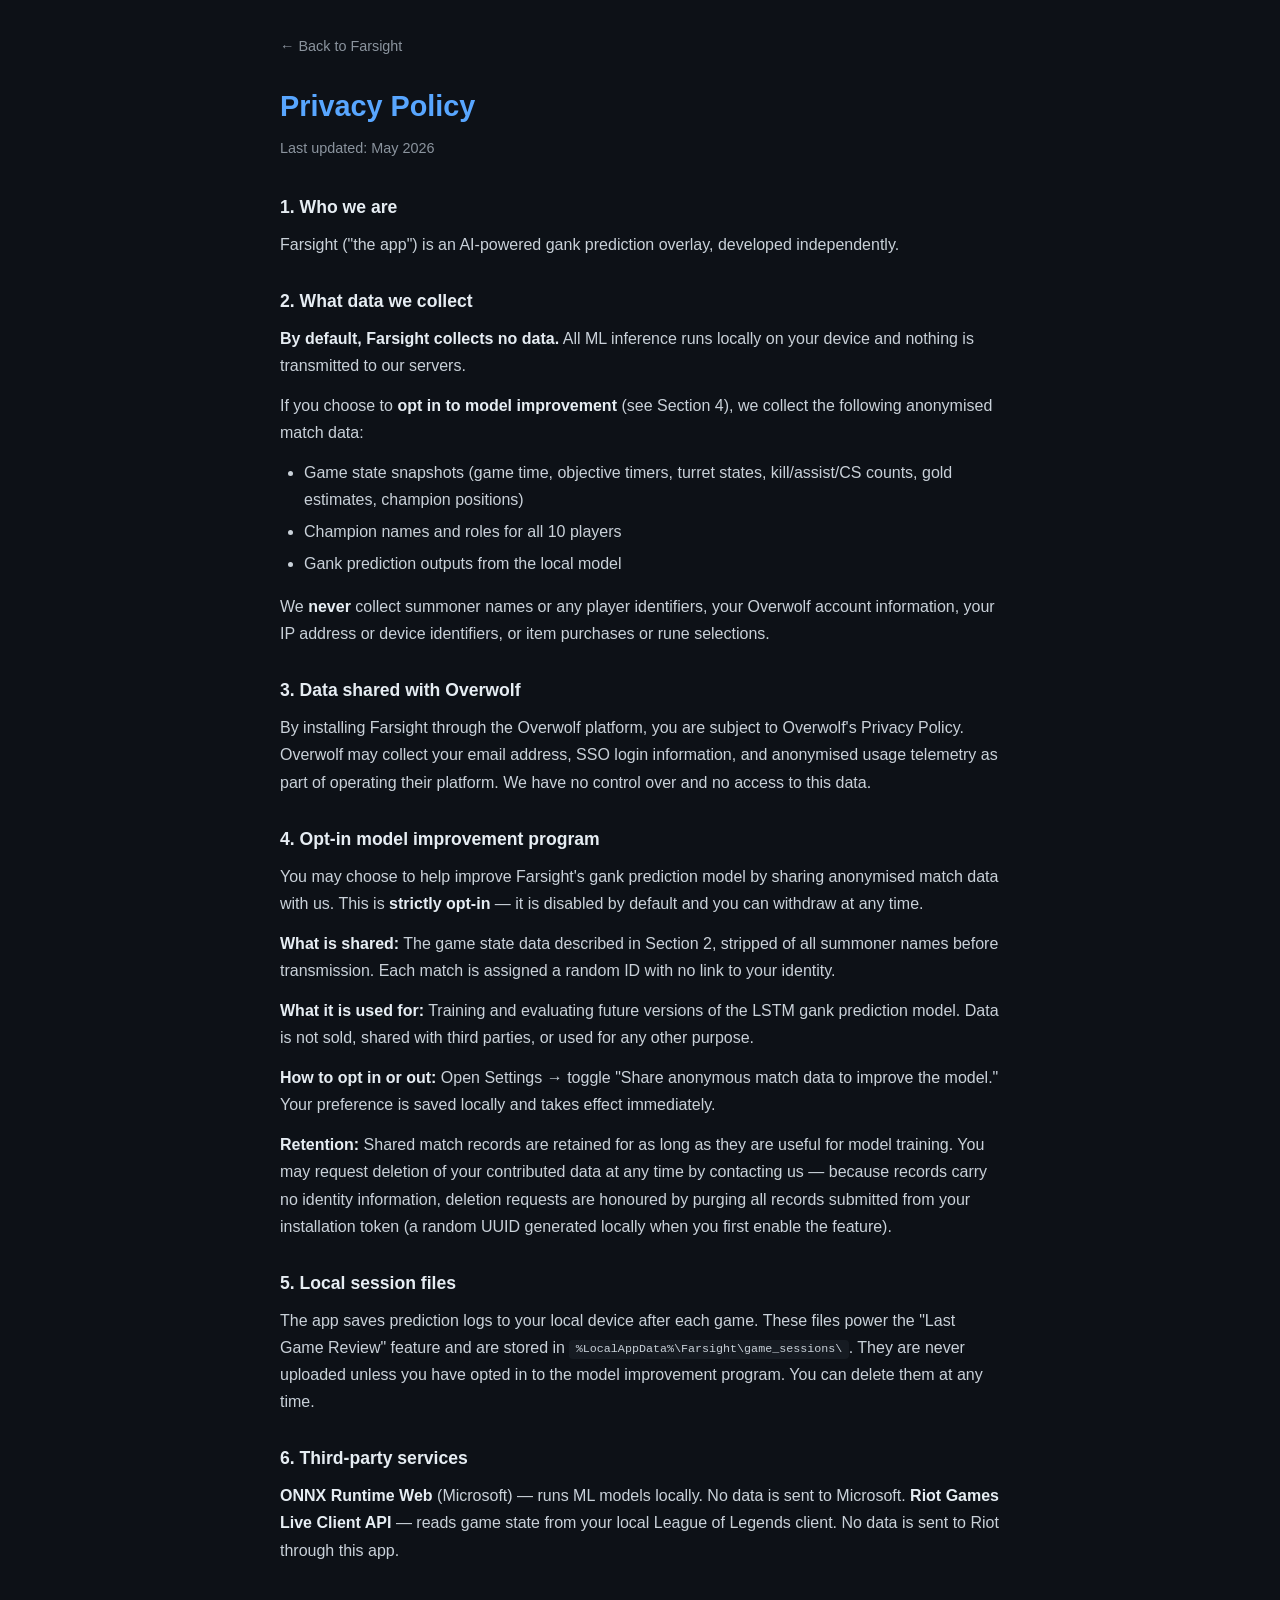
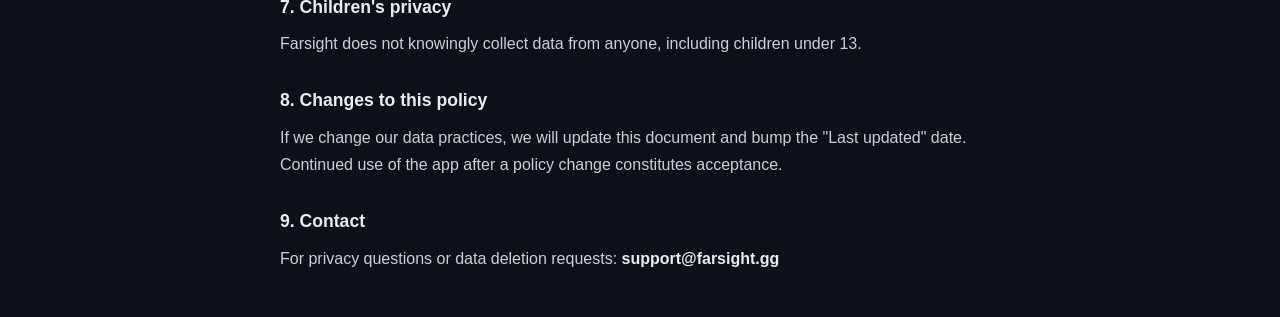
==== privacy.html @ f5780adf "TOS and Privacy Policy added." ====
<!DOCTYPE html>
<html lang="en">
<head>
    <meta charset="UTF-8">
    <meta name="viewport" content="width=device-width, initial-scale=1.0">
    <title>Privacy Policy — Farsight</title>
    <style>
        * { margin: 0; padding: 0; box-sizing: border-box; }
        body { font-family: -apple-system, BlinkMacSystemFont, 'Segoe UI', Roboto, sans-serif; background: #0d1117; color: #c9d1d9; line-height: 1.7; padding: 2rem 1rem; }
        .container { max-width: 720px; margin: 0 auto; }
        h1 { color: #58a6ff; font-size: 1.8rem; margin-bottom: 0.3rem; }
        .updated { color: #8b949e; font-size: 0.9rem; margin-bottom: 2rem; }
        h3 { color: #e6edf3; margin-top: 1.8rem; margin-bottom: 0.5rem; font-size: 1.1rem; }
        p { margin-bottom: 0.8rem; }
        ul { margin: 0.5rem 0 1rem 1.5rem; }
        li { margin-bottom: 0.3rem; }
        strong { color: #e6edf3; }
        code { background: #161b22; padding: 0.15rem 0.4rem; border-radius: 4px; font-size: 0.9em; }
        a { color: #58a6ff; text-decoration: none; }
        a:hover { text-decoration: underline; }
        .back { display: inline-block; margin-bottom: 1.5rem; color: #8b949e; font-size: 0.9rem; }
    </style>
</head>
<body>
    <div class="container">
        <a class="back" href="./">&larr; Back to Farsight</a>
        <h1>Privacy Policy</h1>
        <p class="updated">Last updated: May 2026</p>

        <h3>1. Who we are</h3>
        <p>Farsight ("the app") is an AI-powered gank prediction overlay, developed independently.</p>

        <h3>2. What data we collect</h3>
        <p><strong>By default, Farsight collects no data.</strong> All ML inference runs locally on your device and nothing is transmitted to our servers.</p>
        <p>If you choose to <strong>opt in to model improvement</strong> (see Section 4), we collect the following anonymised match data:</p>
        <ul>
            <li>Game state snapshots (game time, objective timers, turret states, kill/assist/CS counts, gold estimates, champion positions)</li>
            <li>Champion names and roles for all 10 players</li>
            <li>Gank prediction outputs from the local model</li>
        </ul>
        <p>We <strong>never</strong> collect summoner names or any player identifiers, your Overwolf account information, your IP address or device identifiers, or item purchases or rune selections.</p>

        <h3>3. Data shared with Overwolf</h3>
        <p>By installing Farsight through the Overwolf platform, you are subject to Overwolf's Privacy Policy. Overwolf may collect your email address, SSO login information, and anonymised usage telemetry as part of operating their platform. We have no control over and no access to this data.</p>

        <h3>4. Opt-in model improvement program</h3>
        <p>You may choose to help improve Farsight's gank prediction model by sharing anonymised match data with us. This is <strong>strictly opt-in</strong> — it is disabled by default and you can withdraw at any time.</p>
        <p><strong>What is shared:</strong> The game state data described in Section 2, stripped of all summoner names before transmission. Each match is assigned a random ID with no link to your identity.</p>
        <p><strong>What it is used for:</strong> Training and evaluating future versions of the LSTM gank prediction model. Data is not sold, shared with third parties, or used for any other purpose.</p>
        <p><strong>How to opt in or out:</strong> Open Settings &rarr; toggle "Share anonymous match data to improve the model." Your preference is saved locally and takes effect immediately.</p>
        <p><strong>Retention:</strong> Shared match records are retained for as long as they are useful for model training. You may request deletion of your contributed data at any time by contacting us — because records carry no identity information, deletion requests are honoured by purging all records submitted from your installation token (a random UUID generated locally when you first enable the feature).</p>

        <h3>5. Local session files</h3>
        <p>The app saves prediction logs to your local device after each game. These files power the "Last Game Review" feature and are stored in <code>%LocalAppData%\Farsight\game_sessions\</code>. They are never uploaded unless you have opted in to the model improvement program. You can delete them at any time.</p>

        <h3>6. Third-party services</h3>
        <p><strong>ONNX Runtime Web</strong> (Microsoft) — runs ML models locally. No data is sent to Microsoft. <strong>Riot Games Live Client API</strong> — reads game state from your local League of Legends client. No data is sent to Riot through this app.</p>

        <h3>7. Children's privacy</h3>
        <p>Farsight does not knowingly collect data from anyone, including children under 13.</p>

        <h3>8. Changes to this policy</h3>
        <p>If we change our data practices, we will update this document and bump the "Last updated" date. Continued use of the app after a policy change constitutes acceptance.</p>

        <h3>9. Contact</h3>
        <p>For privacy questions or data deletion requests: <strong>support@farsight.gg</strong></p>
    </div>
</body>
</html>
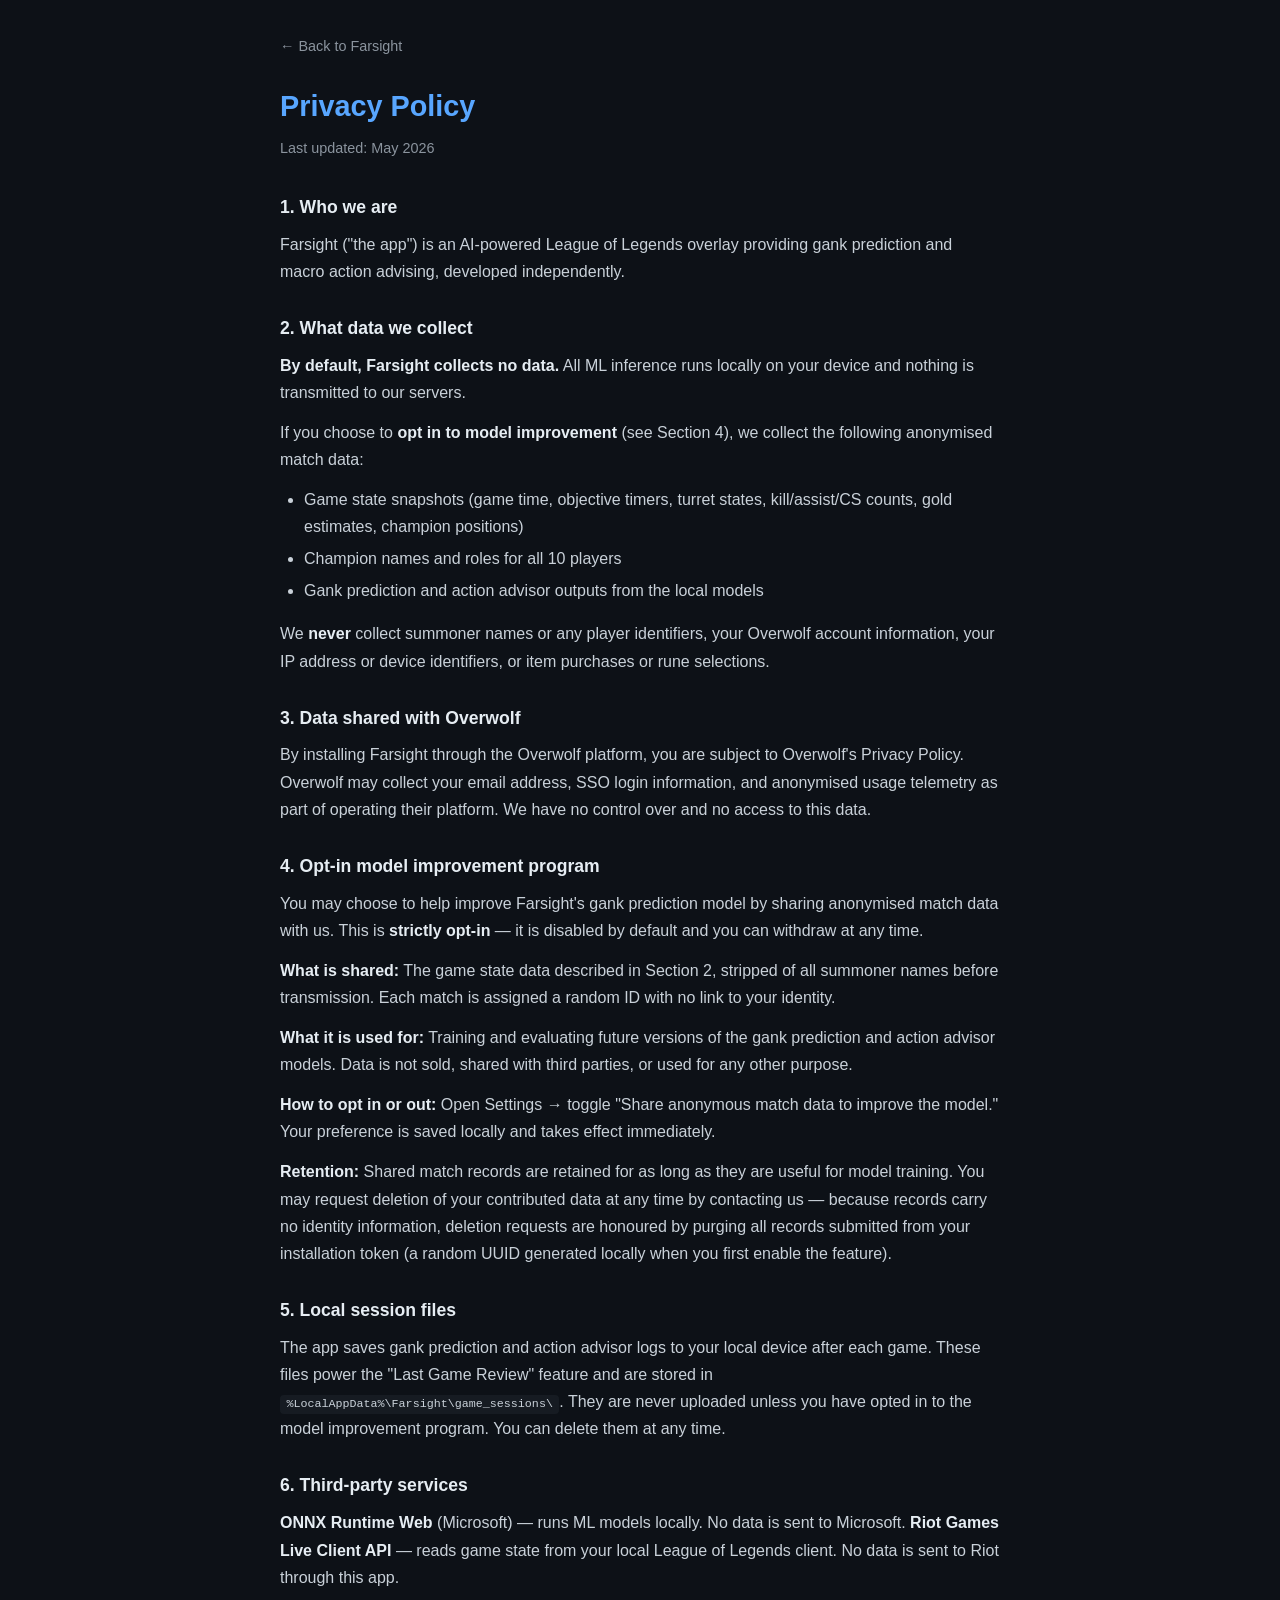
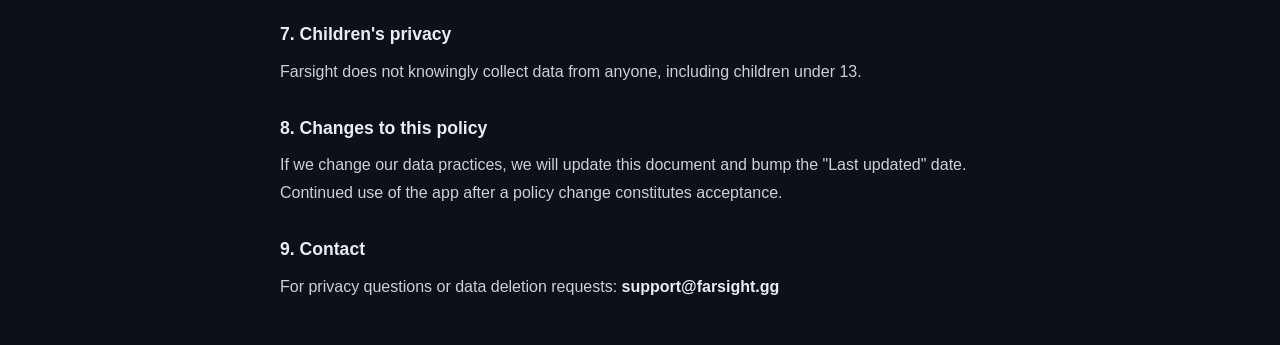
==== commit 6a5b1f54: "Update website and privacy policy to reflect current app state Farsight has evolved from early-stage" ====
--- a/privacy.html
+++ b/privacy.html
@@ -28,7 +28,7 @@
         <p class="updated">Last updated: May 2026</p>
 
         <h3>1. Who we are</h3>
-        <p>Farsight ("the app") is an AI-powered gank prediction overlay, developed independently.</p>
+        <p>Farsight ("the app") is an AI-powered League of Legends overlay providing gank prediction and macro action advising, developed independently.</p>
 
         <h3>2. What data we collect</h3>
         <p><strong>By default, Farsight collects no data.</strong> All ML inference runs locally on your device and nothing is transmitted to our servers.</p>
@@ -36,7 +36,7 @@
         <ul>
             <li>Game state snapshots (game time, objective timers, turret states, kill/assist/CS counts, gold estimates, champion positions)</li>
             <li>Champion names and roles for all 10 players</li>
-            <li>Gank prediction outputs from the local model</li>
+            <li>Gank prediction and action advisor outputs from the local models</li>
         </ul>
         <p>We <strong>never</strong> collect summoner names or any player identifiers, your Overwolf account information, your IP address or device identifiers, or item purchases or rune selections.</p>
 
@@ -46,12 +46,12 @@
         <h3>4. Opt-in model improvement program</h3>
         <p>You may choose to help improve Farsight's gank prediction model by sharing anonymised match data with us. This is <strong>strictly opt-in</strong> — it is disabled by default and you can withdraw at any time.</p>
         <p><strong>What is shared:</strong> The game state data described in Section 2, stripped of all summoner names before transmission. Each match is assigned a random ID with no link to your identity.</p>
-        <p><strong>What it is used for:</strong> Training and evaluating future versions of the LSTM gank prediction model. Data is not sold, shared with third parties, or used for any other purpose.</p>
+        <p><strong>What it is used for:</strong> Training and evaluating future versions of the gank prediction and action advisor models. Data is not sold, shared with third parties, or used for any other purpose.</p>
         <p><strong>How to opt in or out:</strong> Open Settings &rarr; toggle "Share anonymous match data to improve the model." Your preference is saved locally and takes effect immediately.</p>
         <p><strong>Retention:</strong> Shared match records are retained for as long as they are useful for model training. You may request deletion of your contributed data at any time by contacting us — because records carry no identity information, deletion requests are honoured by purging all records submitted from your installation token (a random UUID generated locally when you first enable the feature).</p>
 
         <h3>5. Local session files</h3>
-        <p>The app saves prediction logs to your local device after each game. These files power the "Last Game Review" feature and are stored in <code>%LocalAppData%\Farsight\game_sessions\</code>. They are never uploaded unless you have opted in to the model improvement program. You can delete them at any time.</p>
+        <p>The app saves gank prediction and action advisor logs to your local device after each game. These files power the "Last Game Review" feature and are stored in <code>%LocalAppData%\Farsight\game_sessions\</code>. They are never uploaded unless you have opted in to the model improvement program. You can delete them at any time.</p>
 
         <h3>6. Third-party services</h3>
         <p><strong>ONNX Runtime Web</strong> (Microsoft) — runs ML models locally. No data is sent to Microsoft. <strong>Riot Games Live Client API</strong> — reads game state from your local League of Legends client. No data is sent to Riot through this app.</p>
